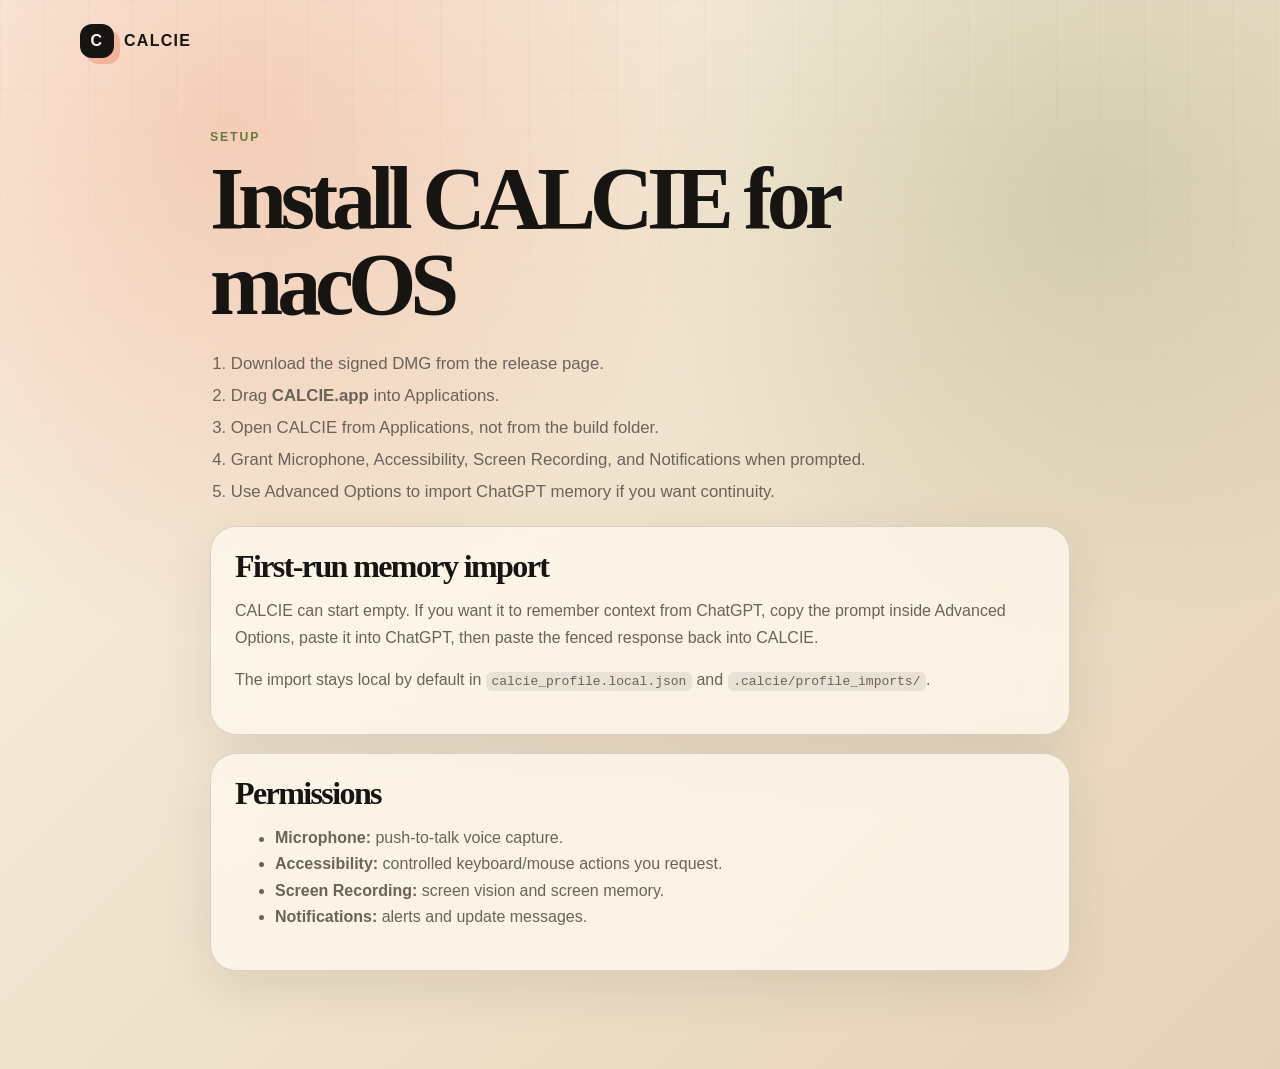
==== docs/setup.html @ 25304a6a "Launch CALCIE official website" ====
<!doctype html>
<html lang="en">
<head>
  <meta charset="utf-8" />
  <meta name="viewport" content="width=device-width, initial-scale=1" />
  <title>CALCIE Setup Guide</title>
  <link rel="stylesheet" href="../styles.css" />
</head>
<body>
  <header class="site-header"><a class="brand" href="../index.html"><span class="brand-mark">C</span><span>CALCIE</span></a></header>
  <main class="doc-page">
    <p class="eyebrow">Setup</p>
    <h1>Install CALCIE for macOS</h1>
    <ol class="steps">
      <li>Download the signed DMG from the release page.</li>
      <li>Drag <strong>CALCIE.app</strong> into Applications.</li>
      <li>Open CALCIE from Applications, not from the build folder.</li>
      <li>Grant Microphone, Accessibility, Screen Recording, and Notifications when prompted.</li>
      <li>Use Advanced Options to import ChatGPT memory if you want continuity.</li>
    </ol>

    <section class="doc-card">
      <h2>First-run memory import</h2>
      <p>CALCIE can start empty. If you want it to remember context from ChatGPT, copy the prompt inside Advanced Options, paste it into ChatGPT, then paste the fenced response back into CALCIE.</p>
      <p>The import stays local by default in <code>calcie_profile.local.json</code> and <code>.calcie/profile_imports/</code>.</p>
    </section>

    <section class="doc-card">
      <h2>Permissions</h2>
      <ul>
        <li><strong>Microphone:</strong> push-to-talk voice capture.</li>
        <li><strong>Accessibility:</strong> controlled keyboard/mouse actions you request.</li>
        <li><strong>Screen Recording:</strong> screen vision and screen memory.</li>
        <li><strong>Notifications:</strong> alerts and update messages.</li>
      </ul>
    </section>
  </main>
</body>
</html>
---- styles.css ----
:root {
  --ink: #171512;
  --muted: #6b6258;
  --paper: #f4efe5;
  --panel: rgba(255, 250, 239, 0.76);
  --line: rgba(42, 33, 23, 0.16);
  --ember: #e7562e;
  --moss: #687a3b;
  --blueprint: #1f3847;
  --shadow: 0 24px 80px rgba(31, 24, 18, 0.18);
}

* { box-sizing: border-box; }

body {
  margin: 0;
  color: var(--ink);
  font-family: "Avenir Next", "Trebuchet MS", sans-serif;
  background:
    radial-gradient(circle at 18% 12%, rgba(231, 86, 46, 0.22), transparent 32rem),
    radial-gradient(circle at 85% 18%, rgba(104, 122, 59, 0.20), transparent 28rem),
    linear-gradient(135deg, #fbf4e6 0%, #efe1ca 55%, #e6d2b7 100%);
  min-height: 100vh;
}

body::before {
  content: "";
  position: fixed;
  inset: 0;
  pointer-events: none;
  opacity: 0.24;
  background-image: linear-gradient(rgba(23, 21, 18, 0.08) 1px, transparent 1px), linear-gradient(90deg, rgba(23, 21, 18, 0.08) 1px, transparent 1px);
  background-size: 44px 44px;
  mask-image: linear-gradient(to bottom, black, transparent 75%);
}

.site-header, .site-footer {
  width: min(1120px, calc(100% - 32px));
  margin: 0 auto;
  display: flex;
  align-items: center;
  justify-content: space-between;
  position: relative;
  z-index: 2;
}

.site-header { padding: 24px 0; }
.site-footer { padding: 42px 0; color: var(--muted); font-size: 0.92rem; }

.brand {
  display: inline-flex;
  align-items: center;
  gap: 10px;
  color: var(--ink);
  text-decoration: none;
  font-weight: 800;
  letter-spacing: 0.08em;
}

.brand-mark {
  display: grid;
  place-items: center;
  width: 34px;
  height: 34px;
  border-radius: 12px;
  color: #fff8e8;
  background: var(--ink);
  box-shadow: 6px 6px 0 rgba(231, 86, 46, 0.28);
}

.nav-links { display: flex; gap: 18px; flex-wrap: wrap; }
.nav-links a, .docs-strip a { color: var(--ink); text-decoration: none; }
.nav-links a { font-weight: 700; color: var(--muted); }
.nav-links a:hover { color: var(--ember); }

main { width: min(1120px, calc(100% - 32px)); margin: 0 auto; position: relative; z-index: 1; }

.hero {
  display: grid;
  grid-template-columns: minmax(0, 1.05fr) minmax(320px, 0.95fr);
  gap: 36px;
  align-items: center;
  padding: 64px 0 54px;
}

.eyebrow {
  margin: 0 0 12px;
  color: var(--moss);
  font-weight: 900;
  letter-spacing: 0.16em;
  text-transform: uppercase;
  font-size: 0.76rem;
}

h1, h2, h3 { margin: 0; line-height: 0.98; }
h1 { font-family: Georgia, "Times New Roman", serif; font-size: clamp(3.1rem, 8vw, 7.2rem); letter-spacing: -0.07em; max-width: 850px; }
h2 { font-family: Georgia, "Times New Roman", serif; font-size: clamp(2rem, 4vw, 3.8rem); letter-spacing: -0.05em; }
h3 { font-size: 1.35rem; letter-spacing: -0.03em; }

.hero-text { color: var(--muted); font-size: clamp(1.08rem, 2vw, 1.36rem); line-height: 1.55; max-width: 740px; }
.hero-actions, .download-actions { display: flex; gap: 12px; flex-wrap: wrap; align-items: center; margin-top: 24px; }
.small-note { color: var(--muted); font-size: 0.92rem; margin-top: 18px; }

.button {
  display: inline-flex;
  align-items: center;
  justify-content: center;
  min-height: 46px;
  padding: 0 18px;
  border-radius: 999px;
  font-weight: 850;
  text-decoration: none;
  border: 1px solid var(--line);
}
.button.primary { background: var(--ink); color: #fff8e8; box-shadow: 0 12px 28px rgba(23, 21, 18, 0.24); }
.button.secondary { color: var(--ink); background: rgba(255, 250, 239, 0.55); }
.button.disabled { opacity: 0.58; cursor: not-allowed; }

.hero-card {
  background: rgba(33, 27, 23, 0.92);
  color: #fff8e8;
  border-radius: 34px;
  padding: 18px;
  box-shadow: var(--shadow);
  transform: rotate(1.2deg);
}
.card-topline { display: flex; gap: 8px; margin: 4px 0 18px; }
.card-topline span { width: 12px; height: 12px; border-radius: 999px; background: #e9d9bd; opacity: 0.75; }
.assistant-panel { border: 1px solid rgba(255,255,255,0.15); border-radius: 24px; padding: 22px; background: linear-gradient(160deg, rgba(255,255,255,0.10), rgba(255,255,255,0.03)); }
.panel-label { font-weight: 900; margin: 0 0 20px; color: #ead6b6; }
.bubble { padding: 14px 16px; border-radius: 18px; margin: 12px 0; line-height: 1.45; }
.bubble.user { background: rgba(255,255,255,0.12); margin-left: 44px; }
.bubble.calcie { background: rgba(231, 86, 46, 0.22); margin-right: 28px; }
.tool-row { display: flex; gap: 8px; flex-wrap: wrap; margin-top: 20px; }
.tool-row span { padding: 8px 11px; border-radius: 999px; background: rgba(255,255,255,0.10); color: #ead6b6; font-size: 0.85rem; }

.download-panel, .docs-strip, .doc-card, .feature-grid article {
  background: var(--panel);
  border: 1px solid var(--line);
  box-shadow: 0 16px 52px rgba(53, 40, 27, 0.10);
  backdrop-filter: blur(18px);
}

.download-panel {
  display: flex;
  justify-content: space-between;
  gap: 24px;
  align-items: center;
  border-radius: 34px;
  padding: 30px;
  margin: 20px 0 42px;
}
.download-panel p { color: var(--muted); line-height: 1.5; }

.feature-grid { display: grid; grid-template-columns: repeat(3, 1fr); gap: 16px; padding: 20px 0 46px; }
.feature-grid article { border-radius: 28px; padding: 24px; min-height: 230px; }
.feature-grid p { color: var(--muted); line-height: 1.58; }
.feature-number { display: inline-block; color: var(--ember); font-weight: 900; margin-bottom: 28px; }

.docs-strip { display: grid; grid-template-columns: repeat(3, 1fr); gap: 1px; overflow: hidden; border-radius: 30px; margin-bottom: 28px; }
.docs-strip a { padding: 24px; background: rgba(255,250,239,0.42); }
.docs-strip span { color: var(--ember); font-size: 0.8rem; font-weight: 900; text-transform: uppercase; letter-spacing: 0.12em; }
.docs-strip strong { display: block; margin-top: 9px; font-size: 1.12rem; line-height: 1.25; }

.doc-page { max-width: 860px; padding: 48px 0 80px; }
.doc-page h1 { font-size: clamp(2.9rem, 7vw, 5.5rem); margin-bottom: 20px; }
.steps { padding-left: 1.3rem; color: var(--muted); line-height: 1.9; font-size: 1.05rem; }
.doc-card { border-radius: 26px; padding: 24px; margin: 18px 0; }
.doc-card h2 { font-size: 2rem; margin-bottom: 12px; }
.doc-card p, .doc-card li { color: var(--muted); line-height: 1.65; }
code { background: rgba(23, 21, 18, 0.08); padding: 0.12rem 0.35rem; border-radius: 6px; }

@media (max-width: 860px) {
  .site-header { align-items: flex-start; gap: 18px; flex-direction: column; }
  .hero { grid-template-columns: 1fr; padding-top: 36px; }
  .hero-card { transform: none; }
  .download-panel { flex-direction: column; align-items: flex-start; }
  .feature-grid, .docs-strip { grid-template-columns: 1fr; }
}
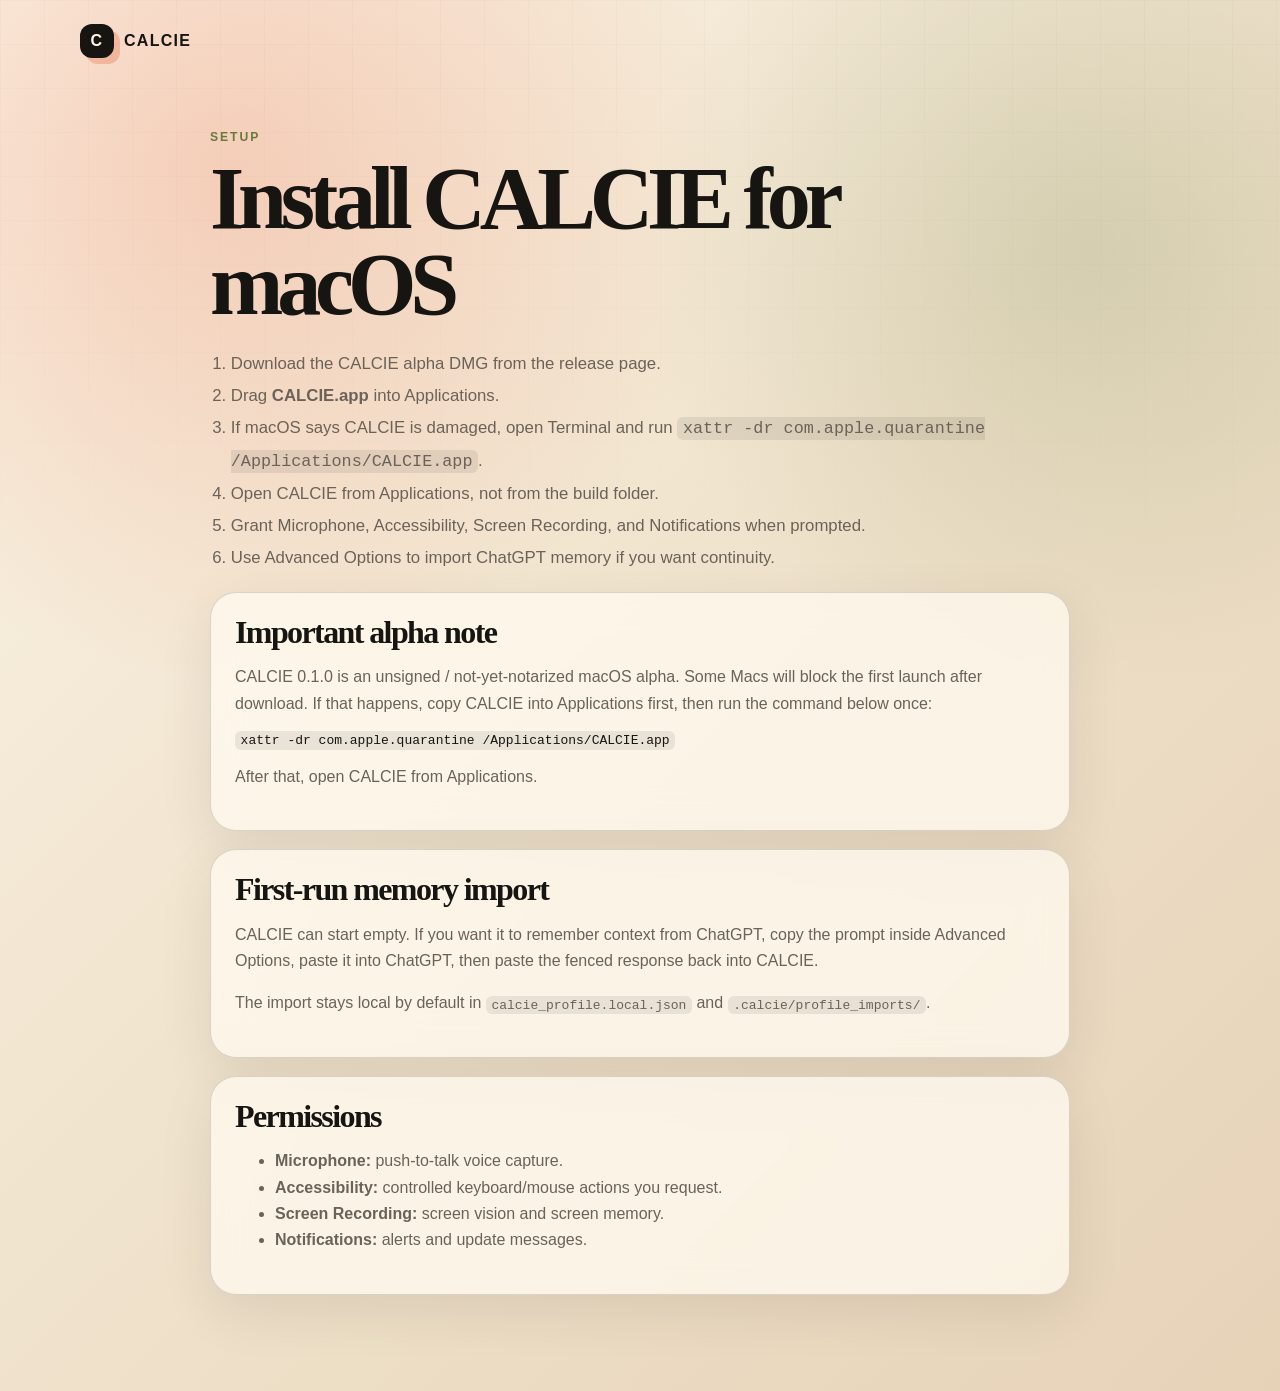
==== commit c9ddb7d6: "Document macOS alpha install workaround" ====
--- a/docs/setup.html
+++ b/docs/setup.html
@@ -12,12 +12,20 @@
     <p class="eyebrow">Setup</p>
     <h1>Install CALCIE for macOS</h1>
     <ol class="steps">
-      <li>Download the signed DMG from the release page.</li>
+      <li>Download the CALCIE alpha DMG from the release page.</li>
       <li>Drag <strong>CALCIE.app</strong> into Applications.</li>
+      <li>If macOS says CALCIE is damaged, open Terminal and run <code>xattr -dr com.apple.quarantine /Applications/CALCIE.app</code>.</li>
       <li>Open CALCIE from Applications, not from the build folder.</li>
       <li>Grant Microphone, Accessibility, Screen Recording, and Notifications when prompted.</li>
       <li>Use Advanced Options to import ChatGPT memory if you want continuity.</li>
     </ol>
+
+    <section class="doc-card">
+      <h2>Important alpha note</h2>
+      <p>CALCIE 0.1.0 is an unsigned / not-yet-notarized macOS alpha. Some Macs will block the first launch after download. If that happens, copy CALCIE into Applications first, then run the command below once:</p>
+      <pre><code>xattr -dr com.apple.quarantine /Applications/CALCIE.app</code></pre>
+      <p>After that, open CALCIE from Applications.</p>
+    </section>
 
     <section class="doc-card">
       <h2>First-run memory import</h2>
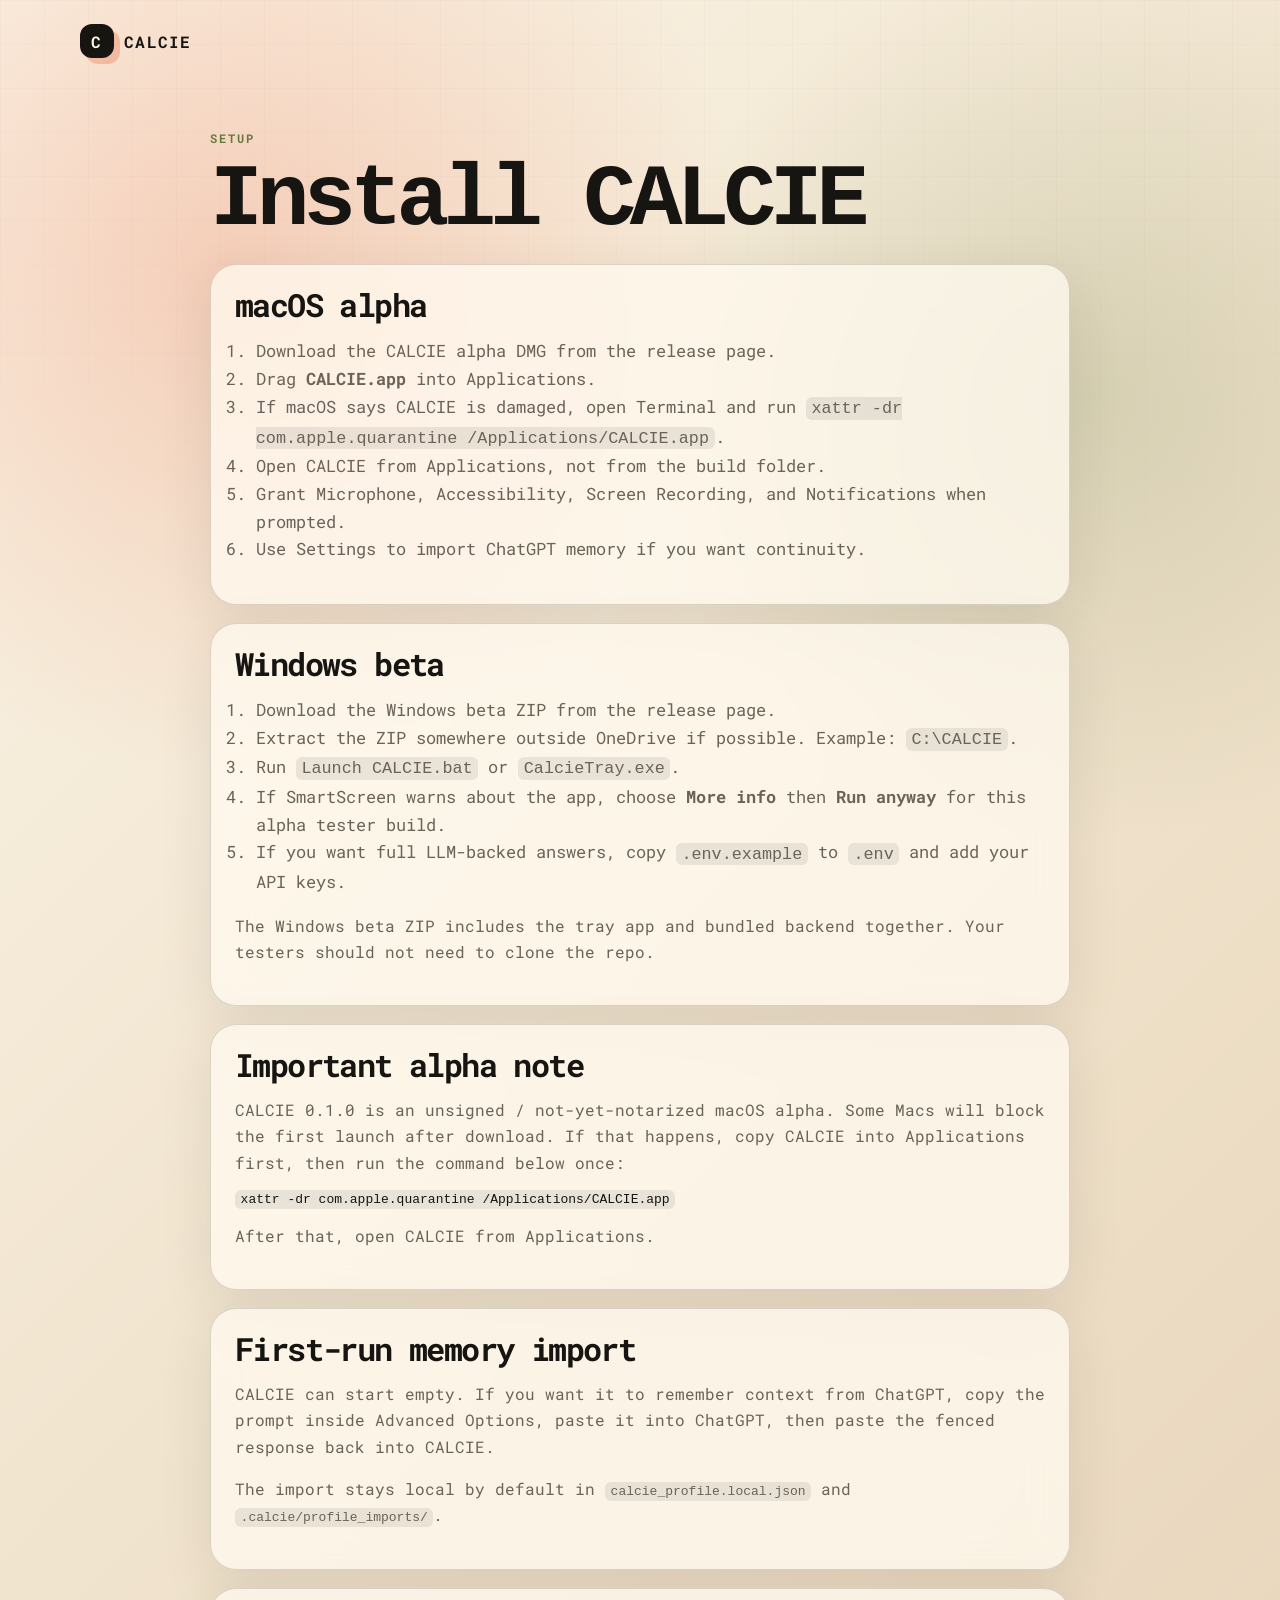
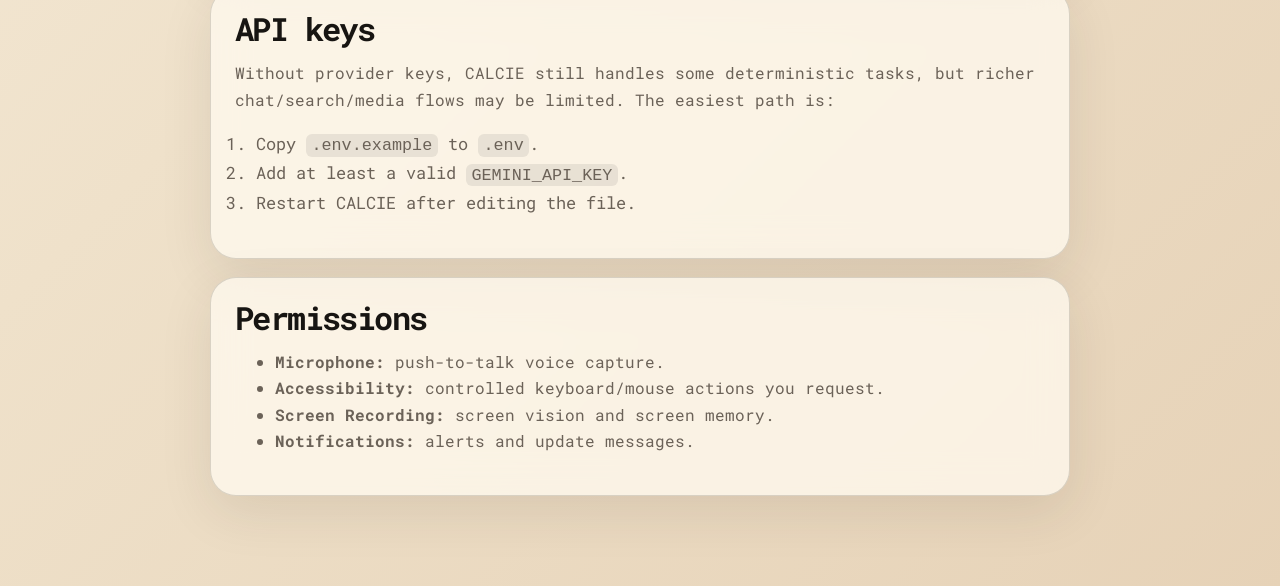
==== commit b366fb16: "Document Windows beta setup" ====
--- a/docs/setup.html
+++ b/docs/setup.html
@@ -10,15 +10,31 @@
   <header class="site-header"><a class="brand" href="../index.html"><span class="brand-mark">C</span><span>CALCIE</span></a></header>
   <main class="doc-page">
     <p class="eyebrow">Setup</p>
-    <h1>Install CALCIE for macOS</h1>
-    <ol class="steps">
-      <li>Download the CALCIE alpha DMG from the release page.</li>
-      <li>Drag <strong>CALCIE.app</strong> into Applications.</li>
-      <li>If macOS says CALCIE is damaged, open Terminal and run <code>xattr -dr com.apple.quarantine /Applications/CALCIE.app</code>.</li>
-      <li>Open CALCIE from Applications, not from the build folder.</li>
-      <li>Grant Microphone, Accessibility, Screen Recording, and Notifications when prompted.</li>
-      <li>Use Advanced Options to import ChatGPT memory if you want continuity.</li>
-    </ol>
+    <h1>Install CALCIE</h1>
+
+    <section class="doc-card">
+      <h2>macOS alpha</h2>
+      <ol class="steps">
+        <li>Download the CALCIE alpha DMG from the release page.</li>
+        <li>Drag <strong>CALCIE.app</strong> into Applications.</li>
+        <li>If macOS says CALCIE is damaged, open Terminal and run <code>xattr -dr com.apple.quarantine /Applications/CALCIE.app</code>.</li>
+        <li>Open CALCIE from Applications, not from the build folder.</li>
+        <li>Grant Microphone, Accessibility, Screen Recording, and Notifications when prompted.</li>
+        <li>Use Settings to import ChatGPT memory if you want continuity.</li>
+      </ol>
+    </section>
+
+    <section class="doc-card">
+      <h2>Windows beta</h2>
+      <ol class="steps">
+        <li>Download the Windows beta ZIP from the release page.</li>
+        <li>Extract the ZIP somewhere outside OneDrive if possible. Example: <code>C:\CALCIE</code>.</li>
+        <li>Run <code>Launch CALCIE.bat</code> or <code>CalcieTray.exe</code>.</li>
+        <li>If SmartScreen warns about the app, choose <strong>More info</strong> then <strong>Run anyway</strong> for this alpha tester build.</li>
+        <li>If you want full LLM-backed answers, copy <code>.env.example</code> to <code>.env</code> and add your API keys.</li>
+      </ol>
+      <p>The Windows beta ZIP includes the tray app and bundled backend together. Your testers should not need to clone the repo.</p>
+    </section>
 
     <section class="doc-card">
       <h2>Important alpha note</h2>
@@ -34,6 +50,16 @@
     </section>
 
     <section class="doc-card">
+      <h2>API keys</h2>
+      <p>Without provider keys, CALCIE still handles some deterministic tasks, but richer chat/search/media flows may be limited. The easiest path is:</p>
+      <ol class="steps">
+        <li>Copy <code>.env.example</code> to <code>.env</code>.</li>
+        <li>Add at least a valid <code>GEMINI_API_KEY</code>.</li>
+        <li>Restart CALCIE after editing the file.</li>
+      </ol>
+    </section>
+
+    <section class="doc-card">
       <h2>Permissions</h2>
       <ul>
         <li><strong>Microphone:</strong> push-to-talk voice capture.</li>
--- a/styles.css
+++ b/styles.css
@@ -1,3 +1,5 @@
+@import url("https://fonts.googleapis.com/css2?family=Roboto+Mono:wght@300;400;700&display=swap");
+
 :root {
   --ink: #171512;
   --muted: #6b6258;
@@ -15,7 +17,7 @@
 body {
   margin: 0;
   color: var(--ink);
-  font-family: "Avenir Next", "Trebuchet MS", sans-serif;
+  font-family: "Roboto Mono", monospace;
   background:
     radial-gradient(circle at 18% 12%, rgba(231, 86, 46, 0.22), transparent 32rem),
     radial-gradient(circle at 85% 18%, rgba(104, 122, 59, 0.20), transparent 28rem),
@@ -93,8 +95,8 @@
 }
 
 h1, h2, h3 { margin: 0; line-height: 0.98; }
-h1 { font-family: Georgia, "Times New Roman", serif; font-size: clamp(3.1rem, 8vw, 7.2rem); letter-spacing: -0.07em; max-width: 850px; }
-h2 { font-family: Georgia, "Times New Roman", serif; font-size: clamp(2rem, 4vw, 3.8rem); letter-spacing: -0.05em; }
+h1 { font-family: "Montserrat", monospace; font-size: clamp(3.1rem, 8vw, 4.2rem); letter-spacing: -0.07em; max-width: 850px; }
+h2 { font-family: "Roboto Mono", monospace; font-size: clamp(2rem, 4vw, 3.8rem); letter-spacing: -0.05em; }
 h3 { font-size: 1.35rem; letter-spacing: -0.03em; }
 
 .hero-text { color: var(--muted); font-size: clamp(1.08rem, 2vw, 1.36rem); line-height: 1.55; max-width: 740px; }
@@ -151,6 +153,11 @@
   margin: 20px 0 42px;
 }
 .download-panel p { color: var(--muted); line-height: 1.5; }
+.download-note {
+  max-width: 42rem;
+  margin-top: 14px;
+  font-size: 0.97rem;
+}
 
 .feature-grid { display: grid; grid-template-columns: repeat(3, 1fr); gap: 16px; padding: 20px 0 46px; }
 .feature-grid article { border-radius: 28px; padding: 24px; min-height: 230px; }
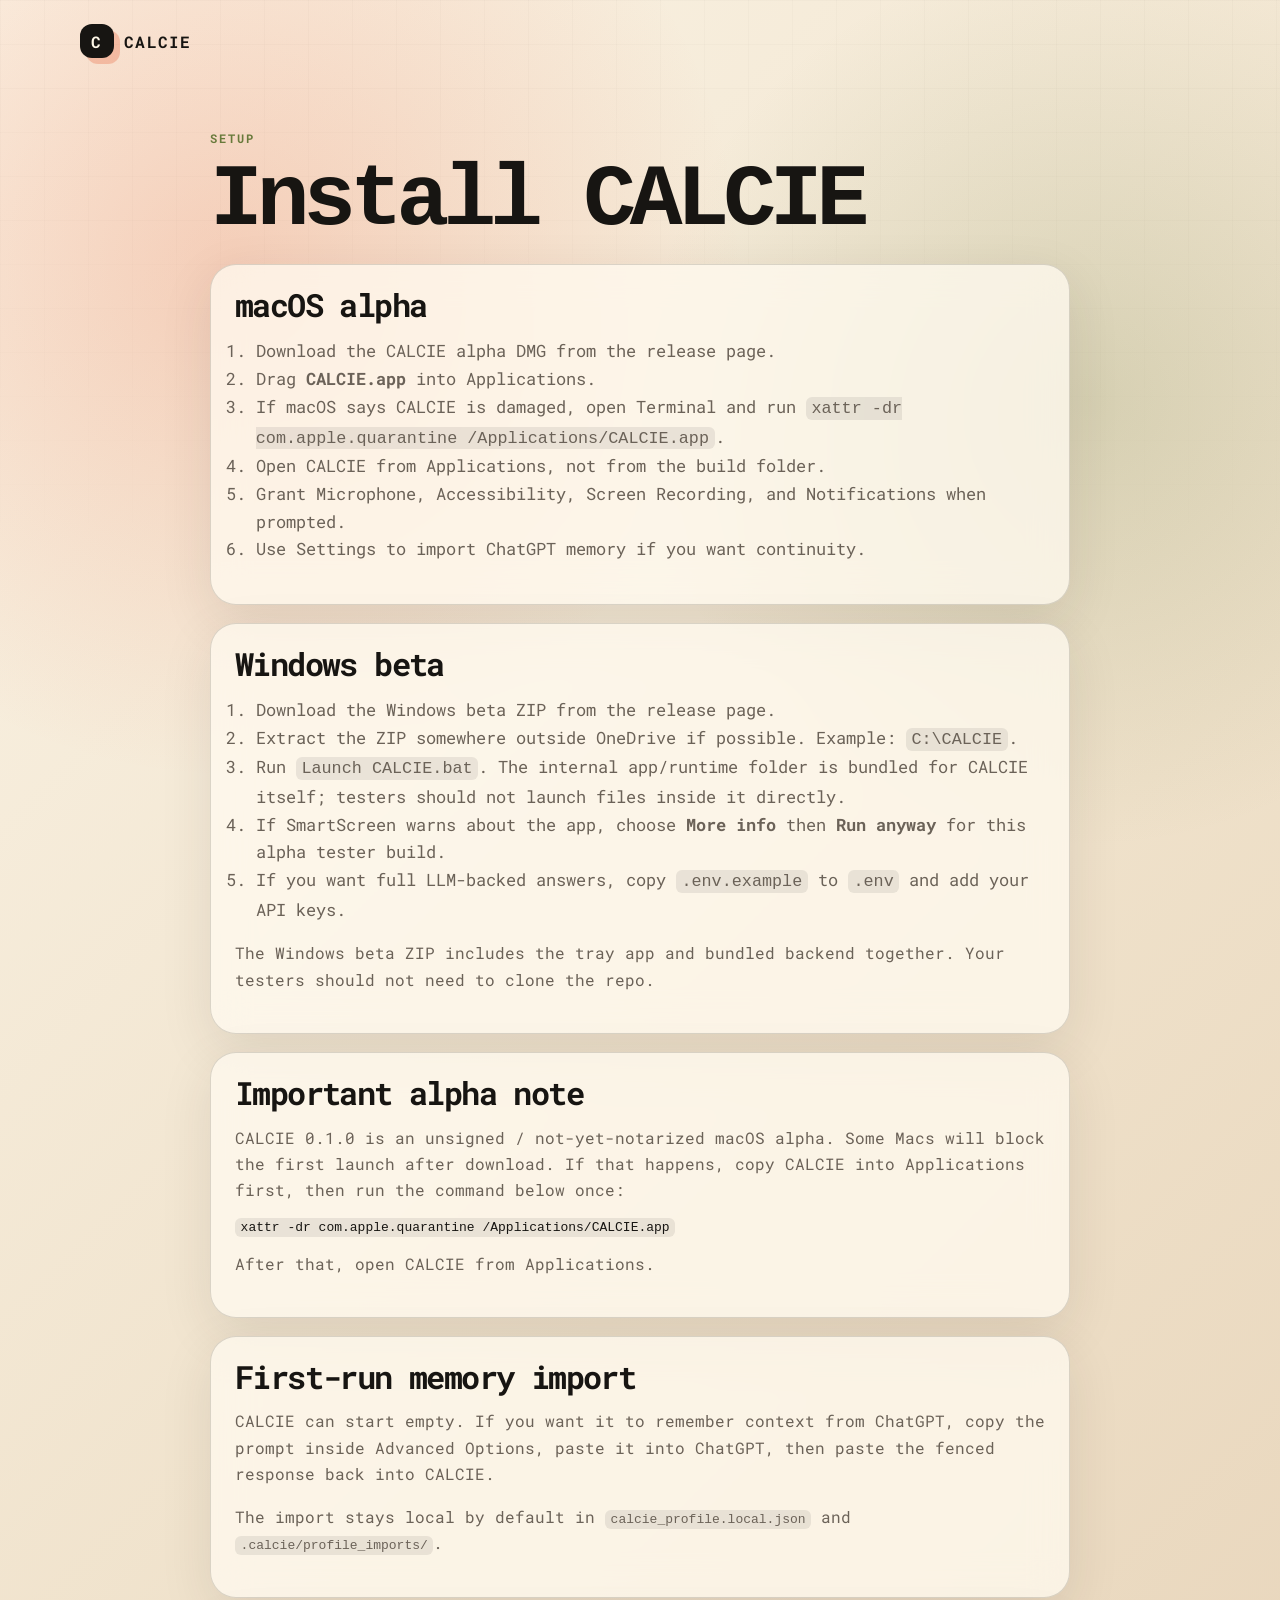
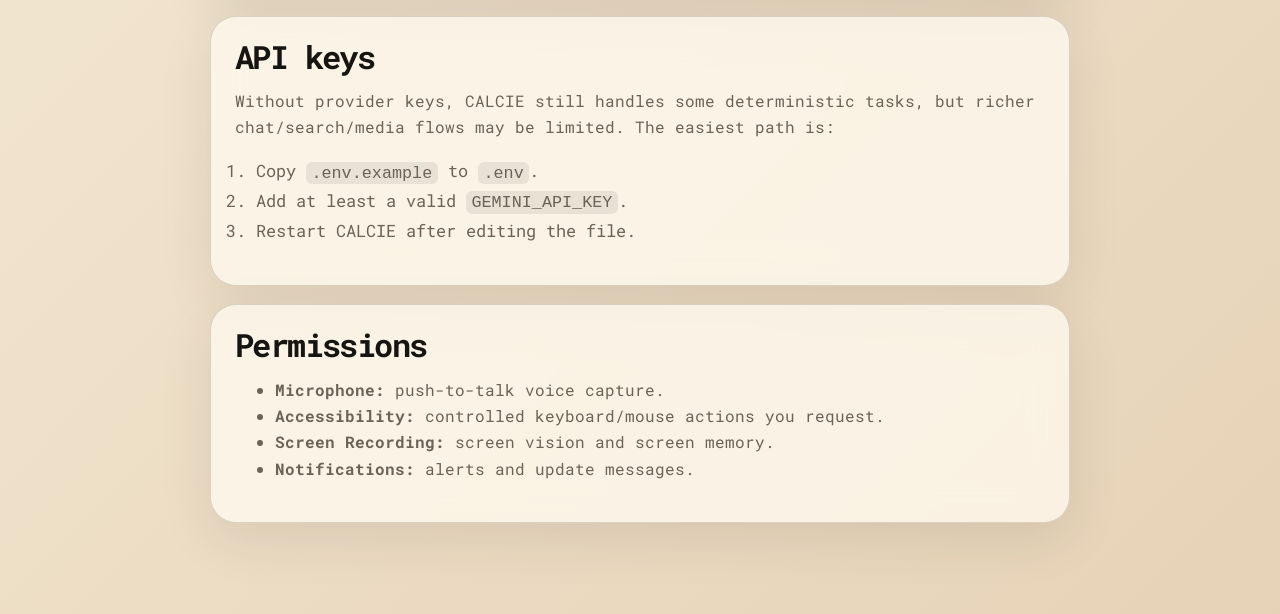
==== commit 1e32a4c3: "Add tester command guide and hotkey notes" ====
--- a/docs/setup.html
+++ b/docs/setup.html
@@ -29,7 +29,7 @@
       <ol class="steps">
         <li>Download the Windows beta ZIP from the release page.</li>
         <li>Extract the ZIP somewhere outside OneDrive if possible. Example: <code>C:\CALCIE</code>.</li>
-        <li>Run <code>Launch CALCIE.bat</code> or <code>CalcieTray.exe</code>.</li>
+        <li>Run <code>Launch CALCIE.bat</code>. The internal app/runtime folder is bundled for CALCIE itself; testers should not launch files inside it directly.</li>
         <li>If SmartScreen warns about the app, choose <strong>More info</strong> then <strong>Run anyway</strong> for this alpha tester build.</li>
         <li>If you want full LLM-backed answers, copy <code>.env.example</code> to <code>.env</code> and add your API keys.</li>
       </ol>
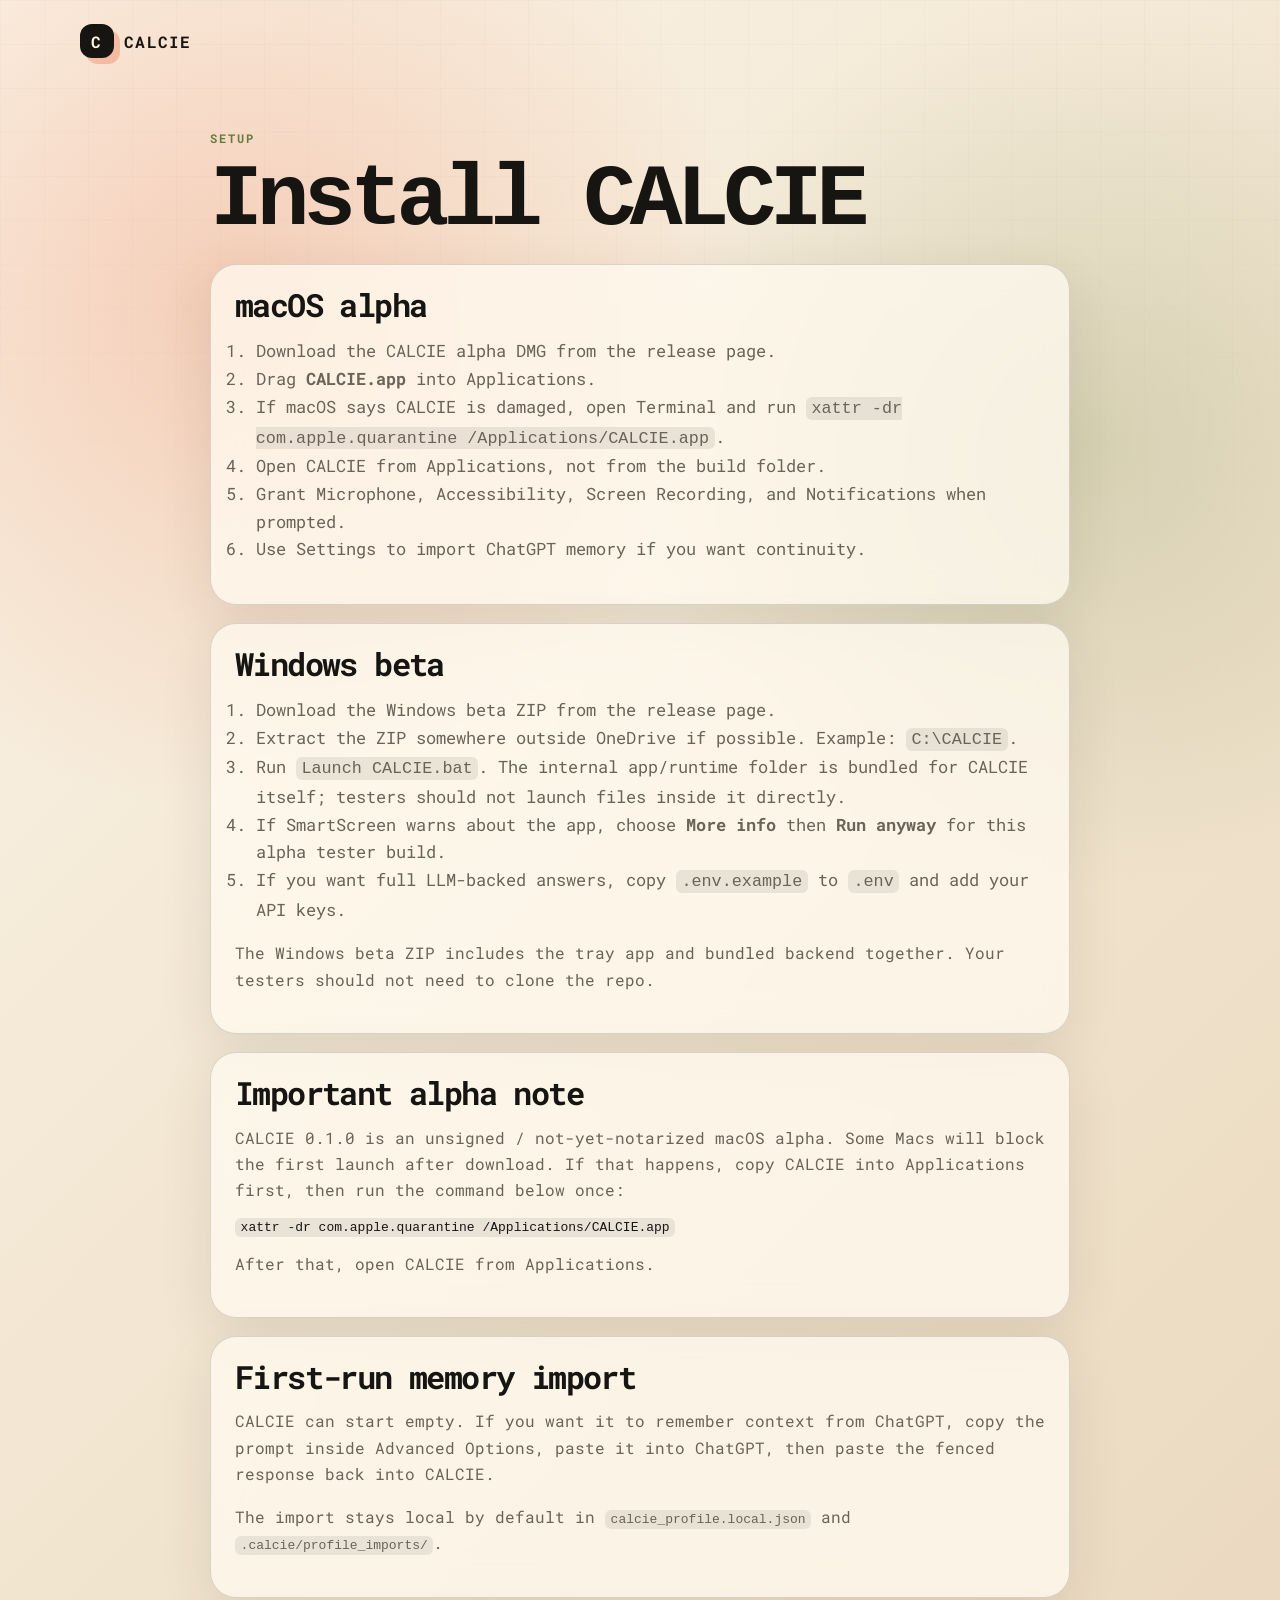
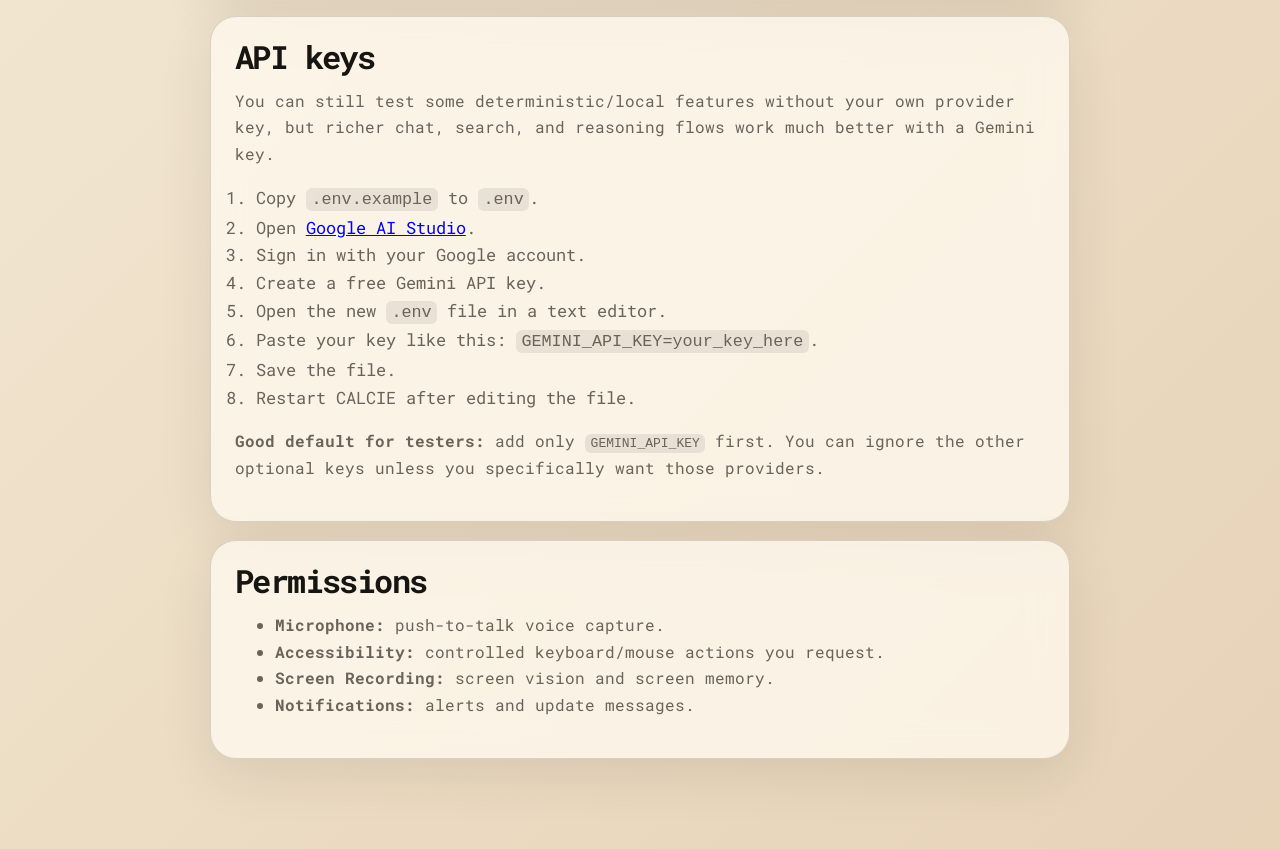
==== commit 03afe3ef: "Clarify Gemini key setup for testers" ====
--- a/docs/setup.html
+++ b/docs/setup.html
@@ -51,12 +51,18 @@
 
     <section class="doc-card">
       <h2>API keys</h2>
-      <p>Without provider keys, CALCIE still handles some deterministic tasks, but richer chat/search/media flows may be limited. The easiest path is:</p>
+      <p>You can still test some deterministic/local features without your own provider key, but richer chat, search, and reasoning flows work much better with a Gemini key.</p>
       <ol class="steps">
         <li>Copy <code>.env.example</code> to <code>.env</code>.</li>
-        <li>Add at least a valid <code>GEMINI_API_KEY</code>.</li>
+        <li>Open <a href="https://aistudio.google.com/app/apikey" target="_blank" rel="noopener noreferrer">Google AI Studio</a>.</li>
+        <li>Sign in with your Google account.</li>
+        <li>Create a free Gemini API key.</li>
+        <li>Open the new <code>.env</code> file in a text editor.</li>
+        <li>Paste your key like this: <code>GEMINI_API_KEY=your_key_here</code>.</li>
+        <li>Save the file.</li>
         <li>Restart CALCIE after editing the file.</li>
       </ol>
+      <p><strong>Good default for testers:</strong> add only <code>GEMINI_API_KEY</code> first. You can ignore the other optional keys unless you specifically want those providers.</p>
     </section>
 
     <section class="doc-card">
--- a/styles.css
+++ b/styles.css
@@ -159,6 +159,81 @@
   font-size: 0.97rem;
 }
 
+.command-guide {
+  display: grid;
+  grid-template-columns: minmax(280px, 0.9fr) minmax(0, 1.1fr);
+  gap: 18px;
+  margin: 10px 0 42px;
+}
+
+.command-guide-copy,
+.command-grid article,
+.doc-command-columns > div {
+  background: var(--panel);
+  border: 1px solid var(--line);
+  box-shadow: 0 16px 52px rgba(53, 40, 27, 0.10);
+  backdrop-filter: blur(18px);
+}
+
+.command-guide-copy {
+  border-radius: 30px;
+  padding: 24px;
+}
+
+.hotkey-callouts {
+  display: flex;
+  flex-direction: column;
+  gap: 10px;
+  margin: 18px 0;
+  color: var(--muted);
+}
+
+.hotkey-callouts span {
+  display: inline-flex;
+  gap: 8px;
+  align-items: center;
+  padding: 10px 12px;
+  border-radius: 16px;
+  background: rgba(255,250,239,0.42);
+}
+
+.command-grid {
+  display: grid;
+  grid-template-columns: repeat(2, 1fr);
+  gap: 14px;
+}
+
+.command-grid article,
+.doc-command-columns > div {
+  border-radius: 24px;
+  padding: 18px;
+}
+
+.command-grid h3,
+.doc-command-columns h3 {
+  margin-bottom: 12px;
+  font-size: 1.08rem;
+}
+
+.command-grid ul,
+.doc-command-columns ul {
+  margin: 0;
+  padding-left: 1rem;
+  color: var(--muted);
+  line-height: 1.8;
+}
+
+.command-grid li,
+.doc-command-columns li {
+  margin-bottom: 6px;
+}
+
+.doc-command-columns {
+  display: grid;
+  grid-template-columns: repeat(3, 1fr);
+  gap: 14px;
+}
+
 .feature-grid { display: grid; grid-template-columns: repeat(3, 1fr); gap: 16px; padding: 20px 0 46px; }
 .feature-grid article { border-radius: 28px; padding: 24px; min-height: 230px; }
 .feature-grid p { color: var(--muted); line-height: 1.58; }
@@ -182,5 +257,5 @@
   .hero { grid-template-columns: 1fr; padding-top: 36px; }
   .hero-card { transform: none; }
   .download-panel { flex-direction: column; align-items: flex-start; }
-  .feature-grid, .docs-strip { grid-template-columns: 1fr; }
-}
+  .feature-grid, .docs-strip, .command-guide, .command-grid, .doc-command-columns { grid-template-columns: 1fr; }
+}
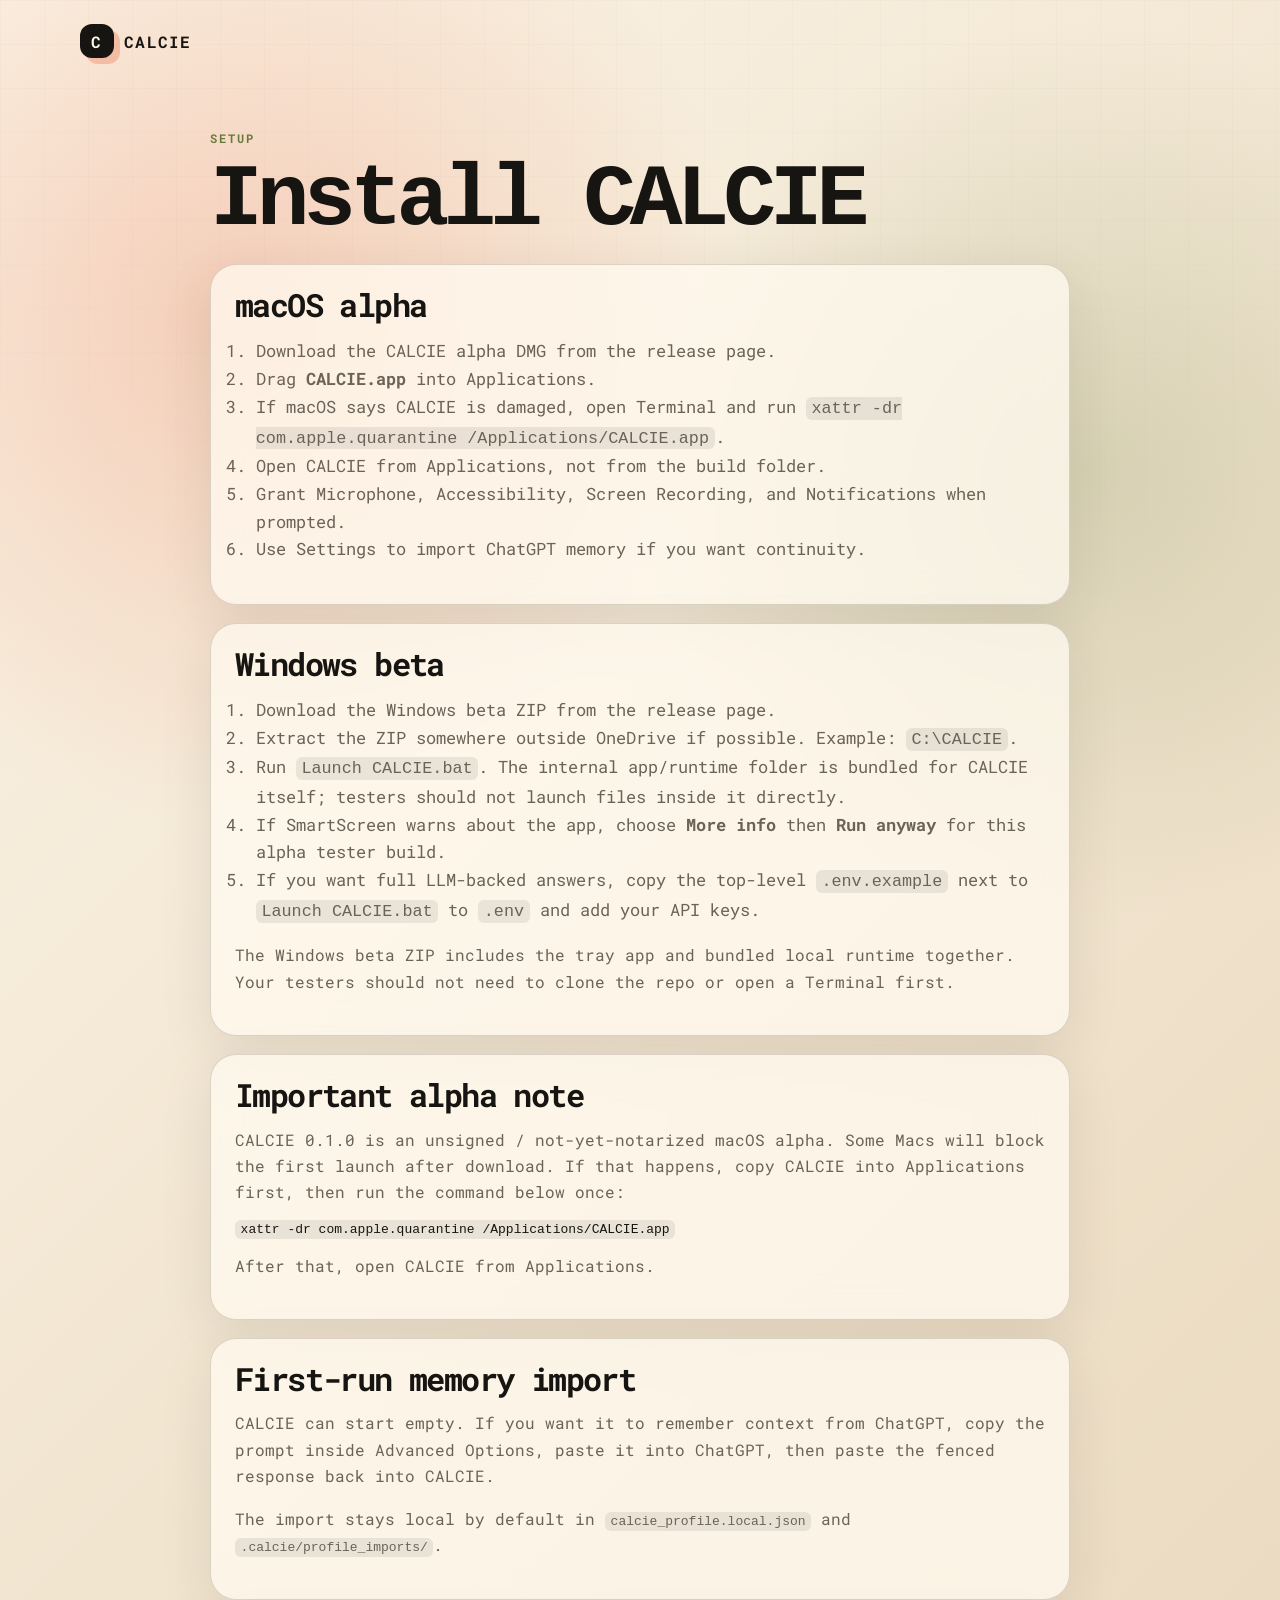
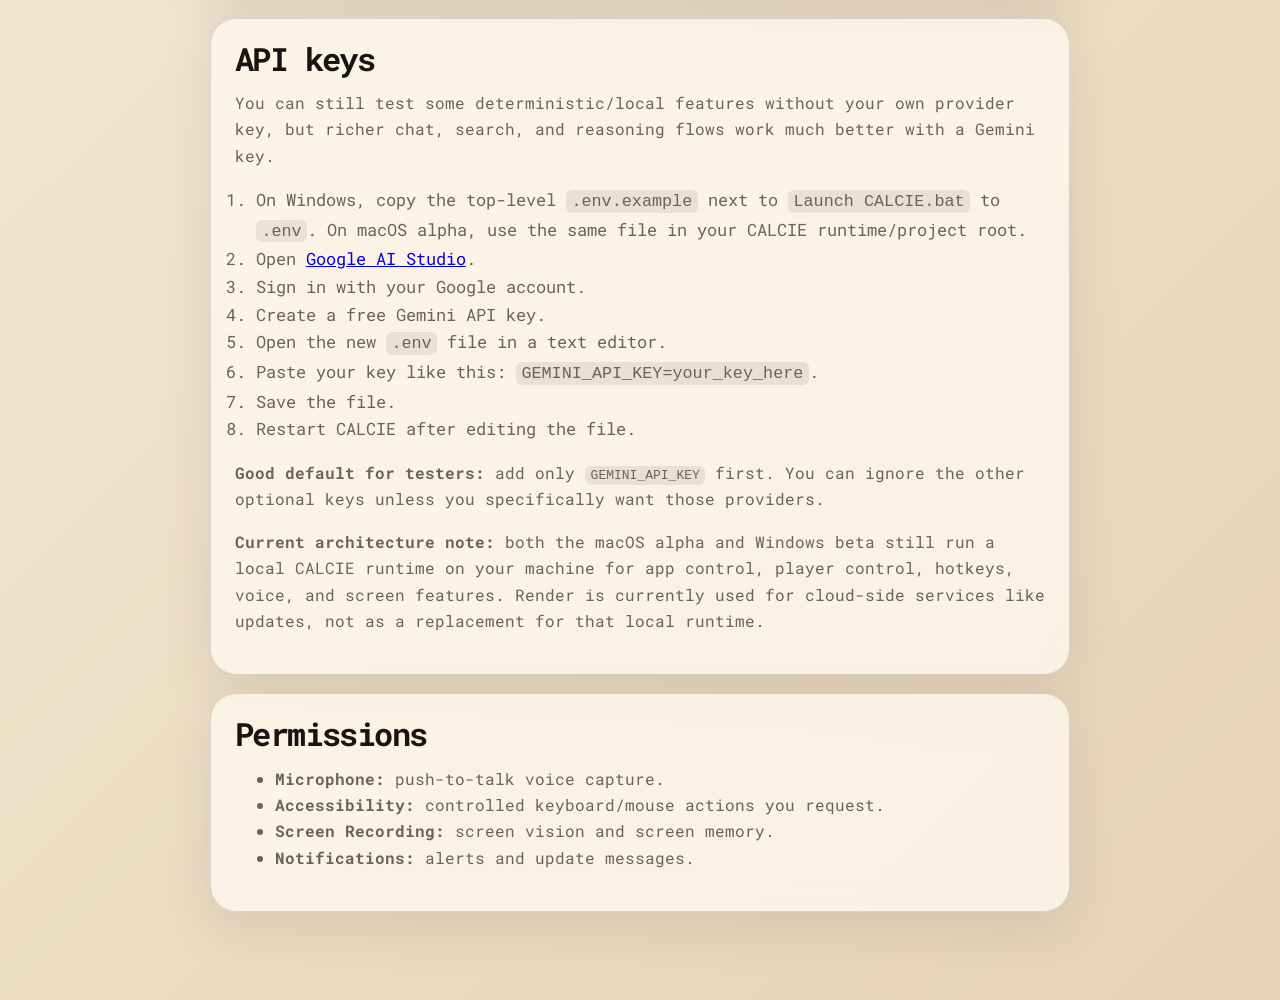
==== commit 06ae9d5d: "Clarify Windows env setup and local runtime notes" ====
--- a/docs/setup.html
+++ b/docs/setup.html
@@ -31,9 +31,9 @@
         <li>Extract the ZIP somewhere outside OneDrive if possible. Example: <code>C:\CALCIE</code>.</li>
         <li>Run <code>Launch CALCIE.bat</code>. The internal app/runtime folder is bundled for CALCIE itself; testers should not launch files inside it directly.</li>
         <li>If SmartScreen warns about the app, choose <strong>More info</strong> then <strong>Run anyway</strong> for this alpha tester build.</li>
-        <li>If you want full LLM-backed answers, copy <code>.env.example</code> to <code>.env</code> and add your API keys.</li>
+        <li>If you want full LLM-backed answers, copy the top-level <code>.env.example</code> next to <code>Launch CALCIE.bat</code> to <code>.env</code> and add your API keys.</li>
       </ol>
-      <p>The Windows beta ZIP includes the tray app and bundled backend together. Your testers should not need to clone the repo.</p>
+      <p>The Windows beta ZIP includes the tray app and bundled local runtime together. Your testers should not need to clone the repo or open a Terminal first.</p>
     </section>
 
     <section class="doc-card">
@@ -53,7 +53,7 @@
       <h2>API keys</h2>
       <p>You can still test some deterministic/local features without your own provider key, but richer chat, search, and reasoning flows work much better with a Gemini key.</p>
       <ol class="steps">
-        <li>Copy <code>.env.example</code> to <code>.env</code>.</li>
+        <li>On Windows, copy the top-level <code>.env.example</code> next to <code>Launch CALCIE.bat</code> to <code>.env</code>. On macOS alpha, use the same file in your CALCIE runtime/project root.</li>
         <li>Open <a href="https://aistudio.google.com/app/apikey" target="_blank" rel="noopener noreferrer">Google AI Studio</a>.</li>
         <li>Sign in with your Google account.</li>
         <li>Create a free Gemini API key.</li>
@@ -63,6 +63,7 @@
         <li>Restart CALCIE after editing the file.</li>
       </ol>
       <p><strong>Good default for testers:</strong> add only <code>GEMINI_API_KEY</code> first. You can ignore the other optional keys unless you specifically want those providers.</p>
+      <p><strong>Current architecture note:</strong> both the macOS alpha and Windows beta still run a local CALCIE runtime on your machine for app control, player control, hotkeys, voice, and screen features. Render is currently used for cloud-side services like updates, not as a replacement for that local runtime.</p>
     </section>
 
     <section class="doc-card">
